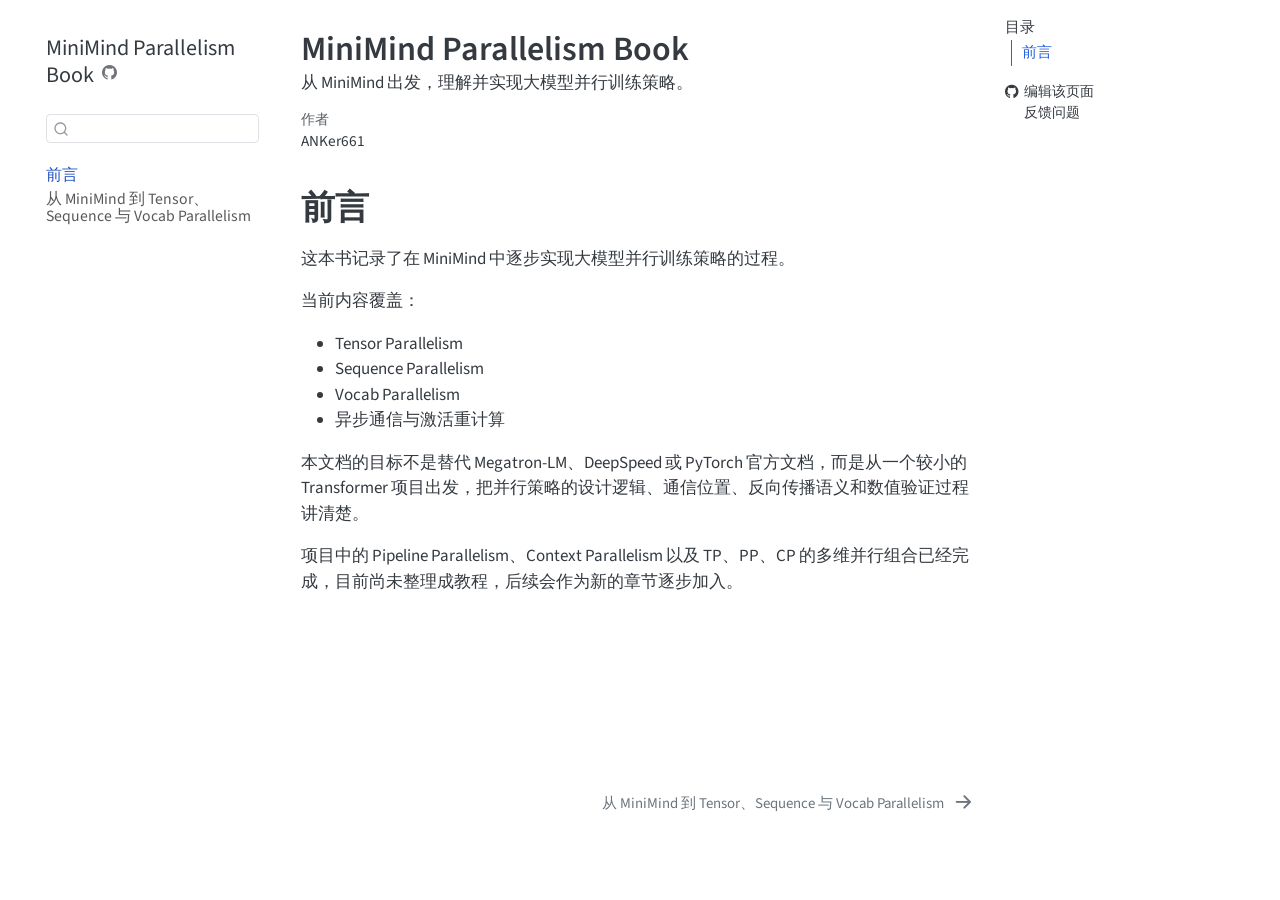
==== index.html @ f900cc7c "Built site for gh-pages" ====
<!DOCTYPE html>
<html xmlns="http://www.w3.org/1999/xhtml" lang="zh-Hans" xml:lang="zh-Hans"><head>

<meta charset="utf-8">
<meta name="generator" content="quarto-1.10.18">

<meta name="viewport" content="width=device-width, initial-scale=1.0, user-scalable=yes">

<meta name="author" content="ANKer661">
<meta name="description" content="从 MiniMind 出发，理解并实现大模型并行训练策略。">

<title>MiniMind Parallelism Book</title>
<style>
/* Default styles provided by pandoc.
** See https://pandoc.org/MANUAL.html#variables-for-html for config info.
*/
span.smallcaps{font-variant: small-caps;}
div.columns{display: flex; gap: 1.5em;}
div.column{flex: auto;}
@media screen {
div.columns{gap: min(4vw, 1.5em);}
div.column{overflow-x: auto;}
}
div.hanging-indent{margin-left: 1.5em; text-indent: -1.5em;}
ul.task-list{list-style: none;}
ul.task-list li input[type="checkbox"] {
  width: 0.8em;
  margin: 0 0.8em 0.2em -1em; /* quarto-specific, see https://github.com/quarto-dev/quarto-cli/issues/4556 */ 
  vertical-align: middle;
}
</style>


<script src="site_libs/quarto-nav/quarto-nav.js"></script>
<script src="site_libs/quarto-nav/headroom.min.js"></script>
<script src="site_libs/clipboard/clipboard.min.js"></script>
<script src="site_libs/quarto-search/autocomplete.umd.js"></script>
<script src="site_libs/quarto-search/fuse.min.js"></script>
<script src="site_libs/quarto-search/quarto-search.js"></script>
<meta name="quarto:offset" content="./">
<link href="./src/tensor_parallel.html" rel="next">
<script src="site_libs/quarto-html/quarto.js" type="module"></script>
<script src="site_libs/quarto-html/tabsets/tabsets.js" type="module"></script>
<script src="site_libs/quarto-html/popper.min.js"></script>
<script src="site_libs/quarto-html/tippy.umd.min.js"></script>
<script src="site_libs/quarto-html/anchor.min.js"></script>
<link href="site_libs/quarto-html/tippy.css" rel="stylesheet">
<link href="site_libs/quarto-html/quarto-syntax-highlighting-64a204ab8560d761af7679ceaba22944.css" rel="stylesheet" id="quarto-text-highlighting-styles">
<script src="site_libs/bootstrap/bootstrap.min.js"></script>
<link href="site_libs/bootstrap/bootstrap-icons.css" rel="stylesheet">
<link href="site_libs/bootstrap/bootstrap-e8d5af89a1f099882f037266c687133d.min.css" rel="stylesheet" append-hash="true" id="quarto-bootstrap" data-mode="light">
<script id="quarto-search-options" type="application/json">{
  "location": "sidebar",
  "copy-button": false,
  "collapse-after": 3,
  "panel-placement": "start",
  "type": "textbox",
  "limit": 50,
  "keyboard-shortcut": [
    "f",
    "/",
    "s"
  ],
  "show-item-context": false,
  "language": {
    "search-no-results-text": "没有结果",
    "search-matching-documents-text": "匹配的文档",
    "search-copy-link-title": "复制搜索链接",
    "search-hide-matches-text": "隐藏其它匹配结果",
    "search-more-match-text": "更多匹配结果",
    "search-more-matches-text": "更多匹配结果",
    "search-clear-button-title": "清除",
    "search-text-placeholder": "",
    "search-detached-cancel-button-title": "取消",
    "search-submit-button-title": "提交",
    "search-label": "搜索"
  }
}</script>


<link rel="stylesheet" href="styles.css">
</head>

<body class="nav-sidebar floating quarto-light">

<div id="quarto-search-results"></div>
  <header id="quarto-header" class="headroom fixed-top">
  <nav class="quarto-secondary-nav">
    <div class="container-fluid d-flex">
      <button type="button" class="quarto-btn-toggle btn" data-bs-toggle="collapse" role="button" data-bs-target=".quarto-sidebar-collapse-item" aria-controls="quarto-sidebar" aria-expanded="false" aria-label="展开或折叠侧边栏导航" onclick="if (window.quartoToggleHeadroom) { window.quartoToggleHeadroom(); }">
        <i class="bi bi-layout-text-sidebar-reverse"></i>
      </button>
        <nav class="quarto-page-breadcrumbs" aria-label="breadcrumb"><ol class="breadcrumb"><li class="breadcrumb-item"><a href="./index.html"><span class="chapter-title">前言</span></a></li></ol></nav>
        <a class="flex-grow-1" role="navigation" data-bs-toggle="collapse" data-bs-target=".quarto-sidebar-collapse-item" aria-controls="quarto-sidebar" aria-expanded="false" aria-label="展开或折叠侧边栏导航" onclick="if (window.quartoToggleHeadroom) { window.quartoToggleHeadroom(); }">      
        </a>
      <button type="button" class="btn quarto-search-button" aria-label="搜索" onclick="window.quartoOpenSearch();">
        <i class="bi bi-search"></i>
      </button>
    </div>
  </nav>
</header>
<!-- content -->
<div id="quarto-content" class="quarto-container page-columns page-rows-contents page-layout-article">
<!-- sidebar -->
  <nav id="quarto-sidebar" class="sidebar collapse collapse-horizontal quarto-sidebar-collapse-item sidebar-navigation floating overflow-auto">
    <div class="pt-lg-2 mt-2 text-left sidebar-header">
    <div class="sidebar-title mb-0 py-0">
      <a href="./">MiniMind Parallelism Book</a> 
        <div class="sidebar-tools-main">
    <a href="https://github.com/ANKer661/minimind-tron/tree/main/book/" title="源代码" class="quarto-navigation-tool px-1" aria-label="源代码"><i class="bi bi-github"></i></a>
</div>
    </div>
      </div>
        <div class="mt-2 flex-shrink-0 align-items-center">
        <div class="sidebar-search">
        <div id="quarto-search" class="" title="搜索"></div>
        </div>
        </div>
    <div class="sidebar-menu-container"> 
    <ul class="list-unstyled mt-1">
        <li class="sidebar-item">
  <div class="sidebar-item-container"> 
  <a href="./index.html" class="sidebar-item-text sidebar-link active"><span class="chapter-title">前言</span></a>
  </div>
</li>
        <li class="sidebar-item">
  <div class="sidebar-item-container"> 
  <a href="./src/tensor_parallel.html" class="sidebar-item-text sidebar-link"><span class="chapter-title">从 MiniMind 到 Tensor、Sequence 与 Vocab Parallelism</span></a>
  </div>
</li>
    </ul>
    </div>
</nav>
<div id="quarto-sidebar-glass" class="quarto-sidebar-collapse-item" data-bs-toggle="collapse" data-bs-target=".quarto-sidebar-collapse-item"></div>
<!-- margin-sidebar -->
    <div id="quarto-margin-sidebar" class="sidebar margin-sidebar">
        <nav id="TOC" role="doc-toc" class="toc-active">
    <h2 id="toc-title">目录</h2>
   
  <ul>
  <li><a href="#前言" id="toc-前言" class="nav-link active" data-scroll-target="#前言">前言</a></li>
  </ul>
<div class="toc-actions"><ul><li><a href="https://github.com/ANKer661/minimind-tron/edit/main/book/index.qmd" class="toc-action"><i class="bi bi-github"></i>编辑该页面</a></li><li><a href="https://github.com/ANKer661/minimind-tron/issues/new" class="toc-action"><i class="bi empty"></i>反馈问题</a></li></ul></div></nav>
    </div>
<!-- main -->
<main class="content" id="quarto-document-content">

<header id="title-block-header" class="quarto-title-block default">
<div class="quarto-title">
<h1 class="title">MiniMind Parallelism Book</h1>
</div>

<div>
  <div class="description">
    从 MiniMind 出发，理解并实现大模型并行训练策略。
  </div>
</div>


<div class="quarto-title-meta">

    <div>
    <div class="quarto-title-meta-heading">作者</div>
    <div class="quarto-title-meta-contents">
             <p>ANKer661 </p>
          </div>
  </div>
    
  
    
  </div>
  


</header>


<section id="前言" class="level1">
<h1>前言</h1>
<p>这本书记录了在 MiniMind 中逐步实现大模型并行训练策略的过程。</p>
<p>当前内容覆盖：</p>
<ul>
<li>Tensor Parallelism</li>
<li>Sequence Parallelism</li>
<li>Vocab Parallelism</li>
<li>异步通信与激活重计算</li>
</ul>
<p>本文档的目标不是替代 Megatron-LM、DeepSpeed 或 PyTorch 官方文档，而是从一个较小的 Transformer 项目出发，把并行策略的设计逻辑、通信位置、反向传播语义和数值验证过程讲清楚。</p>
<p>项目中的 Pipeline Parallelism、Context Parallelism 以及 TP、PP、CP 的多维并行组合已经完成，目前尚未整理成教程，后续会作为新的章节逐步加入。</p>


</section>

</main> <!-- /main -->
<script id="quarto-html-after-body" type="application/javascript">
  window.document.addEventListener("DOMContentLoaded", function (event) {
    const icon = "";
    const anchorJS = new window.AnchorJS();
    anchorJS.options = {
      placement: 'right',
      icon: icon
    };
    anchorJS.add('.anchored');
    const isCodeAnnotation = (el) => {
      for (const clz of el.classList) {
        if (clz.startsWith('code-annotation-')) {                     
          return true;
        }
      }
      return false;
    }
    const onCopySuccess = function(e) {
      // button target
      const button = e.trigger;
      // don't keep focus
      button.blur();
      // flash "checked"
      button.classList.add('code-copy-button-checked');
      var currentTitle = button.getAttribute("title");
      button.setAttribute("title", "已复制");
      let tooltip;
      if (window.bootstrap) {
        button.setAttribute("data-bs-toggle", "tooltip");
        button.setAttribute("data-bs-placement", "left");
        button.setAttribute("data-bs-title", "已复制");
        tooltip = new bootstrap.Tooltip(button, 
          { trigger: "manual", 
            customClass: "code-copy-button-tooltip",
            offset: [0, -8]});
        tooltip.show();    
      }
      setTimeout(function() {
        if (tooltip) {
          tooltip.hide();
          button.removeAttribute("data-bs-title");
          button.removeAttribute("data-bs-toggle");
          button.removeAttribute("data-bs-placement");
        }
        button.setAttribute("title", currentTitle);
        button.classList.remove('code-copy-button-checked');
      }, 1000);
      // clear code selection
      e.clearSelection();
    }
    const getTextToCopy = function(trigger) {
      const outerScaffold = trigger.parentElement.cloneNode(true);
      const codeEl = outerScaffold.querySelector('code');
      for (const childEl of codeEl.children) {
        if (isCodeAnnotation(childEl)) {
          childEl.remove();
        }
      }
      return codeEl.innerText;
    }
    const clipboard = new window.ClipboardJS('.code-copy-button:not([data-in-quarto-modal])', {
      text: getTextToCopy
    });
    clipboard.on('success', onCopySuccess);
    if (window.document.getElementById('quarto-embedded-source-code-modal')) {
      const clipboardModal = new window.ClipboardJS('.code-copy-button[data-in-quarto-modal]', {
        text: getTextToCopy,
        container: window.document.getElementById('quarto-embedded-source-code-modal')
      });
      clipboardModal.on('success', onCopySuccess);
    }
      var localhostRegex = new RegExp(/^(?:http|https):\/\/localhost\:?[0-9]*\//);
      var mailtoRegex = new RegExp(/^mailto:/);
        var filterRegex = new RegExp('/' + window.location.host + '/');
      var isInternal = (href) => {
          return filterRegex.test(href) || localhostRegex.test(href) || mailtoRegex.test(href);
      }
      // Inspect non-navigation links and adorn them if external
     var links = window.document.querySelectorAll('a[href]:not(.nav-link):not(.navbar-brand):not(.toc-action):not(.sidebar-link):not(.sidebar-item-toggle):not(.pagination-link):not(.no-external):not([aria-hidden]):not(.dropdown-item):not(.quarto-navigation-tool):not(.about-link)');
      for (var i=0; i<links.length; i++) {
        const link = links[i];
        if (!isInternal(link.href)) {
          // undo the damage that might have been done by quarto-nav.js in the case of
          // links that we want to consider external
          if (link.dataset.originalHref !== undefined) {
            link.href = link.dataset.originalHref;
          }
        }
      }
    function tippyHover(el, contentFn, onTriggerFn, onUntriggerFn) {
      const config = {
        allowHTML: true,
        maxWidth: 500,
        delay: 100,
        arrow: false,
        appendTo: function(el) {
            return el.parentElement;
        },
        interactive: true,
        interactiveBorder: 10,
        theme: 'quarto',
        placement: 'bottom-start',
      };
      if (contentFn) {
        config.content = contentFn;
      }
      if (onTriggerFn) {
        config.onTrigger = onTriggerFn;
      }
      if (onUntriggerFn) {
        config.onUntrigger = onUntriggerFn;
      }
      window.tippy(el, config); 
    }
    const noterefs = window.document.querySelectorAll('a[role="doc-noteref"]');
    for (var i=0; i<noterefs.length; i++) {
      const ref = noterefs[i];
      tippyHover(ref, function() {
        // use id or data attribute instead here
        let href = ref.getAttribute('data-footnote-href') || ref.getAttribute('href');
        try { href = new URL(href).hash; } catch {}
        const id = href.replace(/^#\/?/, "");
        const note = window.document.getElementById(id);
        if (note) {
          return note.innerHTML;
        } else {
          return "";
        }
      });
    }
    const xrefs = window.document.querySelectorAll('a.quarto-xref');
    const processXRef = (id, note) => {
      // Strip column container classes
      const stripColumnClz = (el) => {
        el.classList.remove("page-full", "page-columns");
        if (el.children) {
          for (const child of el.children) {
            stripColumnClz(child);
          }
        }
      }
      stripColumnClz(note)
      if (id === null || id.startsWith('sec-')) {
        // Special case sections, only their first couple elements
        const container = document.createElement("div");
        if (note.children && note.children.length > 2) {
          container.appendChild(note.children[0].cloneNode(true));
          for (let i = 1; i < note.children.length; i++) {
            const child = note.children[i];
            if (child.tagName === "P" && child.innerText === "") {
              continue;
            } else {
              container.appendChild(child.cloneNode(true));
              break;
            }
          }
          if (window.Quarto?.typesetMath) {
            window.Quarto.typesetMath(container);
          }
          return container.innerHTML
        } else {
          if (window.Quarto?.typesetMath) {
            window.Quarto.typesetMath(note);
          }
          return note.innerHTML;
        }
      } else {
        // Remove any anchor links if they are present
        const anchorLink = note.querySelector('a.anchorjs-link');
        if (anchorLink) {
          anchorLink.remove();
        }
        if (window.Quarto?.typesetMath) {
          window.Quarto.typesetMath(note);
        }
        if (note.classList.contains("callout")) {
          return note.outerHTML;
        } else {
          return note.innerHTML;
        }
      }
    }
    for (var i=0; i<xrefs.length; i++) {
      const xref = xrefs[i];
      tippyHover(xref, undefined, function(instance) {
        instance.disable();
        let url = xref.getAttribute('href');
        let hash = undefined; 
        if (url.startsWith('#')) {
          hash = url;
        } else {
          try { hash = new URL(url).hash; } catch {}
        }
        if (hash) {
          const id = hash.replace(/^#\/?/, "");
          const note = window.document.getElementById(id);
          if (note !== null) {
            try {
              const html = processXRef(id, note.cloneNode(true));
              instance.setContent(html);
            } finally {
              instance.enable();
              instance.show();
            }
          } else {
            // See if we can fetch this
            fetch(url.split('#')[0])
            .then(res => res.text())
            .then(html => {
              const parser = new DOMParser();
              const htmlDoc = parser.parseFromString(html, "text/html");
              const note = htmlDoc.getElementById(id);
              if (note !== null) {
                const html = processXRef(id, note);
                instance.setContent(html);
              } 
            }).finally(() => {
              instance.enable();
              instance.show();
            });
          }
        } else {
          // See if we can fetch a full url (with no hash to target)
          // This is a special case and we should probably do some content thinning / targeting
          fetch(url)
          .then(res => res.text())
          .then(html => {
            const parser = new DOMParser();
            const htmlDoc = parser.parseFromString(html, "text/html");
            const note = htmlDoc.querySelector('main.content');
            if (note !== null) {
              // This should only happen for chapter cross references
              // (since there is no id in the URL)
              // remove the first header
              if (note.children.length > 0 && note.children[0].tagName === "HEADER") {
                note.children[0].remove();
              }
              const html = processXRef(null, note);
              instance.setContent(html);
            } 
          }).finally(() => {
            instance.enable();
            instance.show();
          });
        }
      }, function(instance) {
      });
    }
        let selectedAnnoteEl;
        const selectorForAnnotation = ( cell, annotation) => {
          let cellAttr = 'data-code-cell="' + cell + '"';
          let lineAttr = 'data-code-annotation="' +  annotation + '"';
          const selector = 'span[' + cellAttr + '][' + lineAttr + ']';
          return selector;
        }
        const selectCodeLines = (annoteEl) => {
          const doc = window.document;
          const targetCell = annoteEl.getAttribute("data-target-cell");
          const targetAnnotation = annoteEl.getAttribute("data-target-annotation");
          const annoteSpan = window.document.querySelector(selectorForAnnotation(targetCell, targetAnnotation));
          const lines = annoteSpan.getAttribute("data-code-lines").split(",");
          const lineIds = lines.map((line) => {
            return targetCell + "-" + line;
          })
          let top = null;
          let height = null;
          let parent = null;
          if (lineIds.length > 0) {
              //compute the position of the single el (top and bottom and make a div)
              const el = window.document.getElementById(lineIds[0]);
              top = el.offsetTop;
              height = el.offsetHeight;
              parent = el.parentElement.parentElement;
            if (lineIds.length > 1) {
              const lastEl = window.document.getElementById(lineIds[lineIds.length - 1]);
              const bottom = lastEl.offsetTop + lastEl.offsetHeight;
              height = bottom - top;
            }
            if (top !== null && height !== null && parent !== null) {
              // cook up a div (if necessary) and position it 
              let div = window.document.getElementById("code-annotation-line-highlight");
              if (div === null) {
                div = window.document.createElement("div");
                div.setAttribute("id", "code-annotation-line-highlight");
                div.style.position = 'absolute';
                parent.appendChild(div);
              }
              div.style.top = top - 2 + "px";
              div.style.height = height + 4 + "px";
              div.style.left = 0;
              let gutterDiv = window.document.getElementById("code-annotation-line-highlight-gutter");
              if (gutterDiv === null) {
                gutterDiv = window.document.createElement("div");
                gutterDiv.setAttribute("id", "code-annotation-line-highlight-gutter");
                gutterDiv.style.position = 'absolute';
                const codeCell = window.document.getElementById(targetCell);
                const gutter = codeCell.querySelector('.code-annotation-gutter');
                gutter.appendChild(gutterDiv);
              }
              gutterDiv.style.top = top - 2 + "px";
              gutterDiv.style.height = height + 4 + "px";
            }
            selectedAnnoteEl = annoteEl;
          }
        };
        const unselectCodeLines = () => {
          const elementsIds = ["code-annotation-line-highlight", "code-annotation-line-highlight-gutter"];
          elementsIds.forEach((elId) => {
            const div = window.document.getElementById(elId);
            if (div) {
              div.remove();
            }
          });
          selectedAnnoteEl = undefined;
        };
          // Handle positioning of the toggle
      window.addEventListener(
        "resize",
        throttle(() => {
          elRect = undefined;
          if (selectedAnnoteEl) {
            selectCodeLines(selectedAnnoteEl);
          }
        }, 10)
      );
      function throttle(fn, ms) {
      let throttle = false;
      let timer;
        return (...args) => {
          if(!throttle) { // first call gets through
              fn.apply(this, args);
              throttle = true;
          } else { // all the others get throttled
              if(timer) clearTimeout(timer); // cancel #2
              timer = setTimeout(() => {
                fn.apply(this, args);
                timer = throttle = false;
              }, ms);
          }
        };
      }
        // Attach click handler to the DT
        const annoteDls = window.document.querySelectorAll('dt[data-target-cell]');
        for (const annoteDlNode of annoteDls) {
          annoteDlNode.addEventListener('click', (event) => {
            const clickedEl = event.target;
            if (clickedEl !== selectedAnnoteEl) {
              unselectCodeLines();
              const activeEl = window.document.querySelector('dt[data-target-cell].code-annotation-active');
              if (activeEl) {
                activeEl.classList.remove('code-annotation-active');
              }
              selectCodeLines(clickedEl);
              clickedEl.classList.add('code-annotation-active');
            } else {
              // Unselect the line
              unselectCodeLines();
              clickedEl.classList.remove('code-annotation-active');
            }
          });
        }
    const findCites = (el) => {
      const parentEl = el.parentElement;
      if (parentEl) {
        const cites = parentEl.dataset.cites;
        if (cites) {
          return {
            el,
            cites: cites.split(' ')
          };
        } else {
          return findCites(el.parentElement)
        }
      } else {
        return undefined;
      }
    };
    var bibliorefs = window.document.querySelectorAll('a[role="doc-biblioref"]');
    for (var i=0; i<bibliorefs.length; i++) {
      const ref = bibliorefs[i];
      const citeInfo = findCites(ref);
      if (citeInfo) {
        tippyHover(citeInfo.el, function() {
          var popup = window.document.createElement('div');
          citeInfo.cites.forEach(function(cite) {
            var citeDiv = window.document.createElement('div');
            citeDiv.classList.add('hanging-indent');
            citeDiv.classList.add('csl-entry');
            var biblioDiv = window.document.getElementById('ref-' + cite);
            if (biblioDiv) {
              citeDiv.innerHTML = biblioDiv.innerHTML;
            }
            popup.appendChild(citeDiv);
          });
          return popup.innerHTML;
        });
      }
    }
  });
  </script>
<nav class="page-navigation">
  <div class="nav-page nav-page-previous">
  </div>
  <div class="nav-page nav-page-next">
      <a href="./src/tensor_parallel.html" class="pagination-link" aria-label="从 MiniMind 到 Tensor、Sequence 与 Vocab Parallelism">
        <span class="nav-page-text"><span class="chapter-title">从 MiniMind 到 Tensor、Sequence 与 Vocab Parallelism</span></span> <i class="bi bi-arrow-right-short"></i>
      </a>
  </div>
</nav>
</div> <!-- /content -->




<footer class="footer"><div class="nav-footer"><div class="nav-footer-center"><div class="toc-actions d-sm-block d-md-none"><ul><li><a href="https://github.com/ANKer661/minimind-tron/edit/main/book/index.qmd" class="toc-action"><i class="bi bi-github"></i>编辑该页面</a></li><li><a href="https://github.com/ANKer661/minimind-tron/issues/new" class="toc-action"><i class="bi empty"></i>反馈问题</a></li></ul></div></div></div></footer></body></html>
---- site_libs/quarto-html/tippy.css ----
.tippy-box[data-animation=fade][data-state=hidden]{opacity:0}[data-tippy-root]{max-width:calc(100vw - 10px)}.tippy-box{position:relative;background-color:#333;color:#fff;border-radius:4px;font-size:14px;line-height:1.4;white-space:normal;outline:0;transition-property:transform,visibility,opacity}.tippy-box[data-placement^=top]>.tippy-arrow{bottom:0}.tippy-box[data-placement^=top]>.tippy-arrow:before{bottom:-7px;left:0;border-width:8px 8px 0;border-top-color:initial;transform-origin:center top}.tippy-box[data-placement^=bottom]>.tippy-arrow{top:0}.tippy-box[data-placement^=bottom]>.tippy-arrow:before{top:-7px;left:0;border-width:0 8px 8px;border-bottom-color:initial;transform-origin:center bottom}.tippy-box[data-placement^=left]>.tippy-arrow{right:0}.tippy-box[data-placement^=left]>.tippy-arrow:before{border-width:8px 0 8px 8px;border-left-color:initial;right:-7px;transform-origin:center left}.tippy-box[data-placement^=right]>.tippy-arrow{left:0}.tippy-box[data-placement^=right]>.tippy-arrow:before{left:-7px;border-width:8px 8px 8px 0;border-right-color:initial;transform-origin:center right}.tippy-box[data-inertia][data-state=visible]{transition-timing-function:cubic-bezier(.54,1.5,.38,1.11)}.tippy-arrow{width:16px;height:16px;color:#333}.tippy-arrow:before{content:"";position:absolute;border-color:transparent;border-style:solid}.tippy-content{position:relative;padding:5px 9px;z-index:1}
---- styles.css ----
/* Keep Mermaid rank/subgraph containers light enough for their labels to read clearly. */
svg.mermaid-js .cluster rect {
  fill: #f8fafc !important;
  stroke: #94a3b8 !important;
}

svg.mermaid-js .cluster-label text,
svg.mermaid-js .cluster-label span {
  fill: #334155 !important;
  color: #334155 !important;
}
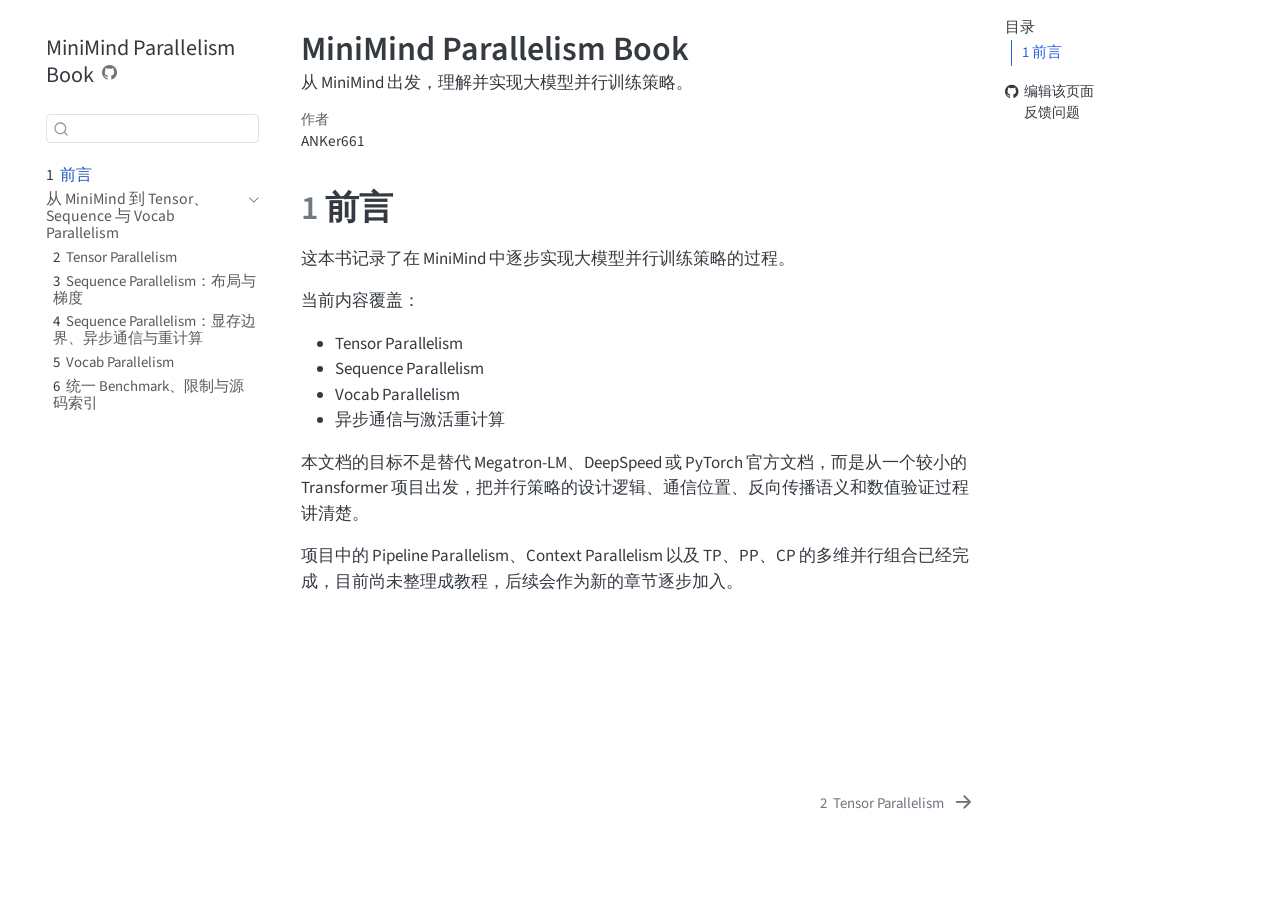
==== commit 976b29ba: "Built site for gh-pages" ====
--- a/index.html
+++ b/index.html
@@ -90,7 +90,7 @@
       <button type="button" class="quarto-btn-toggle btn" data-bs-toggle="collapse" role="button" data-bs-target=".quarto-sidebar-collapse-item" aria-controls="quarto-sidebar" aria-expanded="false" aria-label="展开或折叠侧边栏导航" onclick="if (window.quartoToggleHeadroom) { window.quartoToggleHeadroom(); }">
         <i class="bi bi-layout-text-sidebar-reverse"></i>
       </button>
-        <nav class="quarto-page-breadcrumbs" aria-label="breadcrumb"><ol class="breadcrumb"><li class="breadcrumb-item"><a href="./index.html"><span class="chapter-title">前言</span></a></li></ol></nav>
+        <nav class="quarto-page-breadcrumbs" aria-label="breadcrumb"><ol class="breadcrumb"><li class="breadcrumb-item"><a href="./index.html"><span class="chapter-number">1</span>&nbsp; <span class="chapter-title">前言</span></a></li></ol></nav>
         <a class="flex-grow-1" role="navigation" data-bs-toggle="collapse" data-bs-target=".quarto-sidebar-collapse-item" aria-controls="quarto-sidebar" aria-expanded="false" aria-label="展开或折叠侧边栏导航" onclick="if (window.quartoToggleHeadroom) { window.quartoToggleHeadroom(); }">      
         </a>
       <button type="button" class="btn quarto-search-button" aria-label="搜索" onclick="window.quartoOpenSearch();">
@@ -120,14 +120,51 @@
     <ul class="list-unstyled mt-1">
         <li class="sidebar-item">
   <div class="sidebar-item-container"> 
-  <a href="./index.html" class="sidebar-item-text sidebar-link active"><span class="chapter-title">前言</span></a>
+  <a href="./index.html" class="sidebar-item-text sidebar-link active">
+ <span class="menu-text"><span class="chapter-number">1</span>&nbsp; <span class="chapter-title">前言</span></span></a>
   </div>
 </li>
-        <li class="sidebar-item">
+        <li class="sidebar-item sidebar-item-section">
+      <div class="sidebar-item-container"> 
+            <a class="sidebar-item-text sidebar-link text-start" data-bs-toggle="collapse" data-bs-target="#quarto-sidebar-section-1" role="navigation" aria-expanded="true">
+ <span class="menu-text">从 MiniMind 到 Tensor、Sequence 与 Vocab Parallelism</span></a>
+          <a class="sidebar-item-toggle text-start" data-bs-toggle="collapse" data-bs-target="#quarto-sidebar-section-1" role="navigation" aria-expanded="true" aria-label="展开或折叠此栏">
+            <i class="bi bi-chevron-right ms-2"></i>
+          </a> 
+      </div>
+      <ul id="quarto-sidebar-section-1" class="collapse list-unstyled sidebar-section depth1 show">  
+          <li class="sidebar-item">
   <div class="sidebar-item-container"> 
-  <a href="./src/tensor_parallel.html" class="sidebar-item-text sidebar-link"><span class="chapter-title">从 MiniMind 到 Tensor、Sequence 与 Vocab Parallelism</span></a>
+  <a href="./src/tensor_parallel.html" class="sidebar-item-text sidebar-link">
+ <span class="menu-text"><span class="chapter-number">2</span>&nbsp; <span class="chapter-title">Tensor Parallelism</span></span></a>
   </div>
 </li>
+          <li class="sidebar-item">
+  <div class="sidebar-item-container"> 
+  <a href="./src/sequence_parallel.html" class="sidebar-item-text sidebar-link">
+ <span class="menu-text"><span class="chapter-number">3</span>&nbsp; <span class="chapter-title">Sequence Parallelism：布局与梯度</span></span></a>
+  </div>
+</li>
+          <li class="sidebar-item">
+  <div class="sidebar-item-container"> 
+  <a href="./src/sequence_parallel_optimization.html" class="sidebar-item-text sidebar-link">
+ <span class="menu-text"><span class="chapter-number">4</span>&nbsp; <span class="chapter-title">Sequence Parallelism：显存边界、异步通信与重计算</span></span></a>
+  </div>
+</li>
+          <li class="sidebar-item">
+  <div class="sidebar-item-container"> 
+  <a href="./src/vocab_parallel.html" class="sidebar-item-text sidebar-link">
+ <span class="menu-text"><span class="chapter-number">5</span>&nbsp; <span class="chapter-title">Vocab Parallelism</span></span></a>
+  </div>
+</li>
+          <li class="sidebar-item">
+  <div class="sidebar-item-container"> 
+  <a href="./src/unified_benchmark.html" class="sidebar-item-text sidebar-link">
+ <span class="menu-text"><span class="chapter-number">6</span>&nbsp; <span class="chapter-title">统一 Benchmark、限制与源码索引</span></span></a>
+  </div>
+</li>
+      </ul>
+  </li>
     </ul>
     </div>
 </nav>
@@ -138,7 +175,7 @@
     <h2 id="toc-title">目录</h2>
    
   <ul>
-  <li><a href="#前言" id="toc-前言" class="nav-link active" data-scroll-target="#前言">前言</a></li>
+  <li><a href="#前言" id="toc-前言" class="nav-link active" data-scroll-target="#前言"><span class="header-section-number">1</span> 前言</a></li>
   </ul>
 <div class="toc-actions"><ul><li><a href="https://github.com/ANKer661/minimind-tron/edit/main/book/index.qmd" class="toc-action"><i class="bi bi-github"></i>编辑该页面</a></li><li><a href="https://github.com/ANKer661/minimind-tron/issues/new" class="toc-action"><i class="bi empty"></i>反馈问题</a></li></ul></div></nav>
     </div>
@@ -175,8 +212,8 @@
 </header>
 
 
-<section id="前言" class="level1">
-<h1>前言</h1>
+<section id="前言" class="level1" data-number="1">
+<h1 data-number="1"><span class="header-section-number">1</span> 前言</h1>
 <p>这本书记录了在 MiniMind 中逐步实现大模型并行训练策略的过程。</p>
 <p>当前内容覆盖：</p>
 <ul>
@@ -596,8 +633,8 @@
   <div class="nav-page nav-page-previous">
   </div>
   <div class="nav-page nav-page-next">
-      <a href="./src/tensor_parallel.html" class="pagination-link" aria-label="从 MiniMind 到 Tensor、Sequence 与 Vocab Parallelism">
-        <span class="nav-page-text"><span class="chapter-title">从 MiniMind 到 Tensor、Sequence 与 Vocab Parallelism</span></span> <i class="bi bi-arrow-right-short"></i>
+      <a href="./src/tensor_parallel.html" class="pagination-link" aria-label="Tensor Parallelism">
+        <span class="nav-page-text"><span class="chapter-number">2</span>&nbsp; <span class="chapter-title">Tensor Parallelism</span></span> <i class="bi bi-arrow-right-short"></i>
       </a>
   </div>
 </nav>
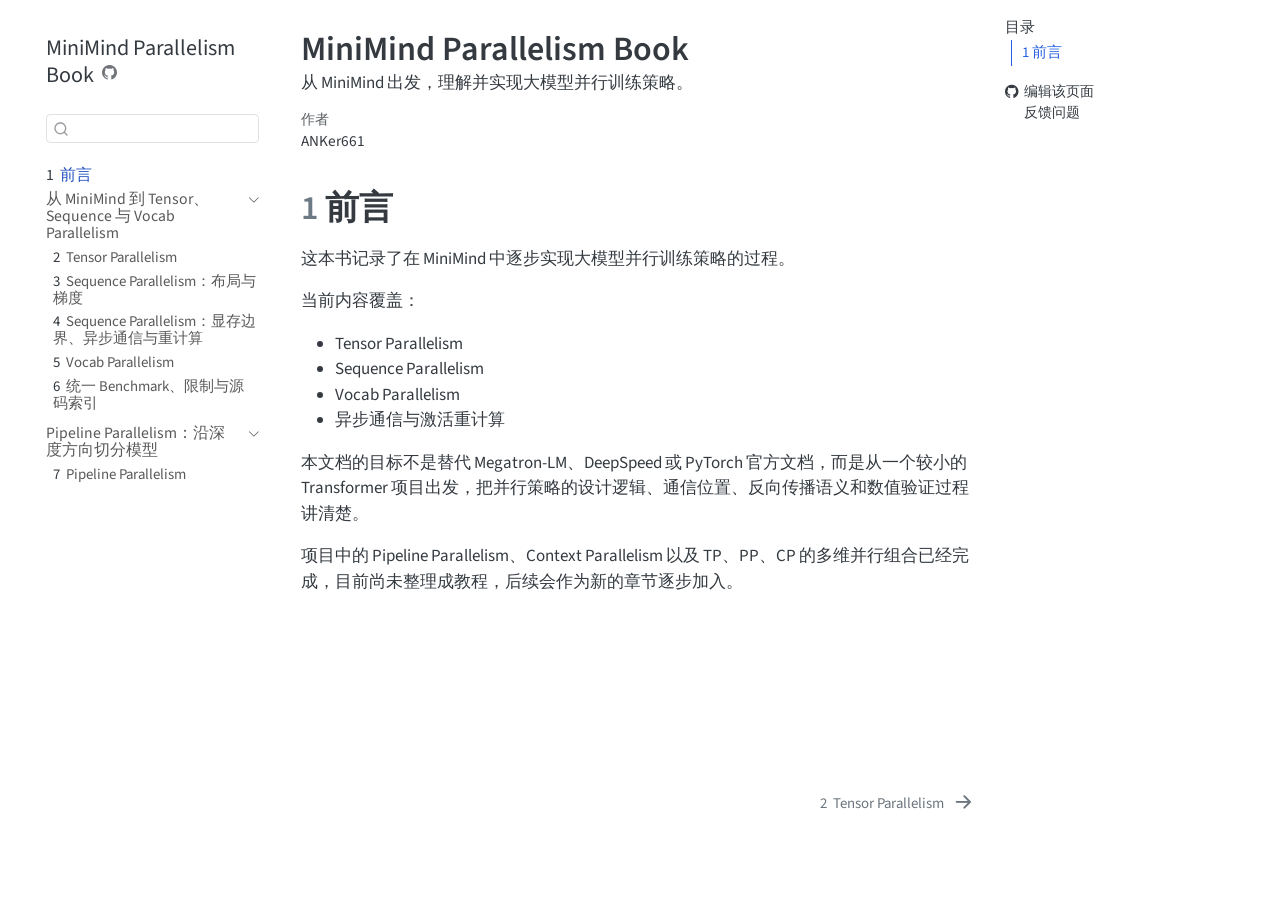
==== commit 8258bb22: "Built site for gh-pages" ====
--- a/index.html
+++ b/index.html
@@ -45,10 +45,10 @@
 <script src="site_libs/quarto-html/tippy.umd.min.js"></script>
 <script src="site_libs/quarto-html/anchor.min.js"></script>
 <link href="site_libs/quarto-html/tippy.css" rel="stylesheet">
-<link href="site_libs/quarto-html/quarto-syntax-highlighting-64a204ab8560d761af7679ceaba22944.css" rel="stylesheet" id="quarto-text-highlighting-styles">
+<link href="site_libs/quarto-html/quarto-syntax-highlighting-eec68b17241c1efd3eae2de50d816e3e.css" rel="stylesheet" id="quarto-text-highlighting-styles">
 <script src="site_libs/bootstrap/bootstrap.min.js"></script>
 <link href="site_libs/bootstrap/bootstrap-icons.css" rel="stylesheet">
-<link href="site_libs/bootstrap/bootstrap-e8d5af89a1f099882f037266c687133d.min.css" rel="stylesheet" append-hash="true" id="quarto-bootstrap" data-mode="light">
+<link href="site_libs/bootstrap/bootstrap-42475cc871a164018e18d65480d471d9.min.css" rel="stylesheet" append-hash="true" id="quarto-bootstrap" data-mode="light">
 <script id="quarto-search-options" type="application/json">{
   "location": "sidebar",
   "copy-button": false,
@@ -161,6 +161,23 @@
   <div class="sidebar-item-container"> 
   <a href="./src/unified_benchmark.html" class="sidebar-item-text sidebar-link">
  <span class="menu-text"><span class="chapter-number">6</span>&nbsp; <span class="chapter-title">统一 Benchmark、限制与源码索引</span></span></a>
+  </div>
+</li>
+      </ul>
+  </li>
+        <li class="sidebar-item sidebar-item-section">
+      <div class="sidebar-item-container"> 
+            <a class="sidebar-item-text sidebar-link text-start" data-bs-toggle="collapse" data-bs-target="#quarto-sidebar-section-2" role="navigation" aria-expanded="true">
+ <span class="menu-text">Pipeline Parallelism：沿深度方向切分模型</span></a>
+          <a class="sidebar-item-toggle text-start" data-bs-toggle="collapse" data-bs-target="#quarto-sidebar-section-2" role="navigation" aria-expanded="true" aria-label="展开或折叠此栏">
+            <i class="bi bi-chevron-right ms-2"></i>
+          </a> 
+      </div>
+      <ul id="quarto-sidebar-section-2" class="collapse list-unstyled sidebar-section depth1 show">  
+          <li class="sidebar-item">
+  <div class="sidebar-item-container"> 
+  <a href="./src/pipeline_parallel.html" class="sidebar-item-text sidebar-link">
+ <span class="menu-text"><span class="chapter-number">7</span>&nbsp; <span class="chapter-title">Pipeline Parallelism</span></span></a>
   </div>
 </li>
       </ul>
@@ -629,6 +646,35 @@
     }
   });
   </script>
+<input type="hidden" id="giscus-base-theme" value="light">
+<input type="hidden" id="giscus-alt-theme" value="light">
+<script>
+  function loadGiscus() {
+    // Function to get the theme based on body class
+    const getTheme = () => {
+      let baseTheme = document.getElementById('giscus-base-theme').value;
+      let altTheme = document.getElementById('giscus-alt-theme').value;
+      return document.body.classList.contains('quarto-dark') ? altTheme : baseTheme;
+    };
+    const script = document.createElement("script");
+    script.src = "https://giscus.app/client.js";
+    script.async = true;
+    script.dataset.repo = "ANKer661/minimind-tron";
+    script.dataset.repoId = "R_kgDOSsJaIA";
+    script.dataset.category = "Announcements";
+    script.dataset.categoryId = "DIC_kwDOSsJaIM4DC1Es";
+    script.dataset.mapping = "pathname";
+    script.dataset.reactionsEnabled = "1";
+    script.dataset.emitMetadata = "0";
+    script.dataset.inputPosition = "top";
+    script.dataset.theme = getTheme();
+    script.dataset.lang = "zh-CN";
+    script.crossOrigin = "anonymous";
+    // Append the script to the desired div instead of at the end of the body
+    document.getElementById("quarto-content").appendChild(script);
+  }
+  loadGiscus();
+</script>
 <nav class="page-navigation">
   <div class="nav-page nav-page-previous">
   </div>
--- a/site_libs/quarto-html/quarto-syntax-highlighting-eec68b17241c1efd3eae2de50d816e3e.css
+++ b/site_libs/quarto-html/quarto-syntax-highlighting-eec68b17241c1efd3eae2de50d816e3e.css
@@ -0,0 +1,214 @@
+/* quarto syntax highlight colors */
+:root {
+  --quarto-hl-al-color: #95da4c;
+  --quarto-hl-an-color: #50a14f;
+  --quarto-hl-at-color: #a626a4;
+  --quarto-hl-bn-color: #986801;
+  --quarto-hl-bu-color: #a626a4;
+  --quarto-hl-ch-color: #50a14f;
+  --quarto-hl-co-color: #a0a1a7;
+  --quarto-hl-cv-color: #e45649;
+  --quarto-hl-cn-color: #986801;
+  --quarto-hl-cf-color: #a626a4;
+  --quarto-hl-dt-color: #a626a4;
+  --quarto-hl-dv-color: #986801;
+  --quarto-hl-do-color: #e45649;
+  --quarto-hl-er-color: #f44747;
+  --quarto-hl-ex-color: #4078f2;
+  --quarto-hl-fl-color: #986801;
+  --quarto-hl-fu-color: #4078f2;
+  --quarto-hl-im-color: #50a14f;
+  --quarto-hl-in-color: #c45b00;
+  --quarto-hl-kw-color: #a626a4;
+  --quarto-hl-op-color: #a626a4;
+  --quarto-hl-pp-color: #a626a4;
+  --quarto-hl-re-color: #2980b9;
+  --quarto-hl-sc-color: #0184bc;
+  --quarto-hl-ss-color: #da4453;
+  --quarto-hl-st-color: #50a14f;
+  --quarto-hl-va-color: #e45649;
+  --quarto-hl-vs-color: #da4453;
+  --quarto-hl-wa-color: #da4453;
+}
+
+/* other quarto variables */
+:root {
+  --quarto-font-monospace: SFMono-Regular, Menlo, Monaco, Consolas, "Liberation Mono", "Courier New", monospace;
+}
+
+/* syntax highlight based on Pandoc's rules */
+pre > code.sourceCode > span {
+  color: #383a42;
+}
+
+code.sourceCode > span {
+  color: #383a42;
+}
+
+div.sourceCode,
+div.sourceCode pre.sourceCode {
+  color: #383a42;
+}
+
+/* Normal */
+code span {
+  color: #383a42;
+}
+
+/* Alert */
+code span.al {
+  background-color: #4d1f24;
+  font-weight: bold;
+  color: #95da4c;
+}
+
+/* Annotation */
+code span.an {
+  color: #50a14f;
+}
+
+/* Attribute */
+code span.at {
+  color: #a626a4;
+}
+
+/* BaseN */
+code span.bn {
+  color: #986801;
+}
+
+/* BuiltIn */
+code span.bu {
+  color: #a626a4;
+}
+
+/* ControlFlow */
+code span.cf {
+  color: #a626a4;
+}
+
+/* Char */
+code span.ch {
+  color: #50a14f;
+}
+
+/* Constant */
+code span.cn {
+  color: #986801;
+}
+
+/* Comment */
+code span.co {
+  font-style: italic;
+  color: #a0a1a7;
+}
+
+/* CommentVar */
+code span.cv {
+  font-style: italic;
+  color: #e45649;
+}
+
+/* Documentation */
+code span.do {
+  color: #e45649;
+}
+
+/* DataType */
+code span.dt {
+  color: #a626a4;
+}
+
+/* DecVal */
+code span.dv {
+  color: #986801;
+}
+
+/* Error */
+code span.er {
+  color: #f44747;
+  text-decoration: underline;
+}
+
+/* Extension */
+code span.ex {
+  font-weight: bold;
+  color: #4078f2;
+}
+
+/* Float */
+code span.fl {
+  color: #986801;
+}
+
+/* Function */
+code span.fu {
+  color: #4078f2;
+}
+
+/* Import */
+code span.im {
+  color: #50a14f;
+}
+
+/* Information */
+code span.in {
+  color: #c45b00;
+}
+
+/* Keyword */
+code span.kw {
+  color: #a626a4;
+}
+
+/* Operator */
+code span.op {
+  color: #a626a4;
+}
+
+/* Preprocessor */
+code span.pp {
+  color: #a626a4;
+}
+
+/* RegionMarker */
+code span.re {
+  background-color: #153042;
+  color: #2980b9;
+}
+
+/* SpecialChar */
+code span.sc {
+  color: #0184bc;
+}
+
+/* SpecialString */
+code span.ss {
+  color: #da4453;
+}
+
+/* String */
+code span.st {
+  color: #50a14f;
+}
+
+/* Variable */
+code span.va {
+  color: #e45649;
+}
+
+/* VerbatimString */
+code span.vs {
+  color: #da4453;
+}
+
+/* Warning */
+code span.wa {
+  color: #da4453;
+}
+
+.prevent-inlining {
+  content: "</";
+}
+
+/*# sourceMappingURL=02661fbacfa289bc94e36756b94767a8.css.map */
--- a/styles.css
+++ b/styles.css
@@ -9,3 +9,104 @@
   fill: #334155 !important;
   color: #334155 !important;
 }
+
+.pp-single-batch-timeline {
+  margin: 0.75rem 0 1.5rem;
+  color: var(--bs-body-color, #212529);
+}
+
+.pp-single-batch-legend {
+  display: flex;
+  flex-wrap: wrap;
+  gap: 0.9rem;
+  align-items: center;
+  margin-bottom: 0.55rem;
+  font-size: 0.84rem;
+  color: var(--bs-secondary-color, #5c636a);
+}
+
+.pp-single-batch-mark {
+  display: inline-block;
+  width: 0.8rem;
+  height: 0.8rem;
+  margin-right: 0.25rem;
+  border-radius: 0.18rem;
+  vertical-align: -0.08rem;
+}
+
+.pp-single-batch-mark.forward,
+.pp-single-batch-operation.forward {
+  background: #1971c2;
+}
+
+.pp-single-batch-mark.backward,
+.pp-single-batch-operation.backward {
+  background: #2b8a3e;
+}
+
+.pp-single-batch-mark.wait,
+.pp-single-batch-lane {
+  background: var(--bs-tertiary-bg, #f1f3f5);
+  border: 1px solid var(--bs-border-color, #dee2e6);
+}
+
+.pp-single-batch-scroll {
+  overflow-x: auto;
+  padding-bottom: 0.35rem;
+}
+
+.pp-single-batch-grid {
+  display: grid;
+  grid-template-columns: 5.4rem repeat(12, minmax(2.55rem, 1fr));
+  grid-template-rows: auto repeat(4, 3.05rem);
+  gap: 0.3rem;
+  min-width: 48rem;
+  align-items: stretch;
+}
+
+.pp-single-batch-time {
+  align-self: end;
+  padding-bottom: 0.1rem;
+  text-align: center;
+  font-size: 0.72rem;
+  color: var(--bs-secondary-color, #6c757d);
+  font-variant-numeric: tabular-nums;
+}
+
+.pp-single-batch-stage {
+  grid-column: 1;
+  display: flex;
+  align-items: center;
+  padding-right: 0.35rem;
+  font-size: 0.83rem;
+  font-weight: 600;
+  white-space: nowrap;
+}
+
+.pp-single-batch-lane {
+  grid-column: 2 / -1;
+  border-radius: 0.28rem;
+}
+
+.pp-single-batch-operation {
+  z-index: 1;
+  display: flex;
+  align-items: center;
+  justify-content: center;
+  border-radius: 0.28rem;
+  color: #fff;
+  font-size: 0.86rem;
+  font-weight: 700;
+}
+
+.no-code-copy .code-copy-button {
+  display: none;
+}
+
+.benchmark-charts figure {
+  margin: 0;
+}
+
+.benchmark-charts figure > h2 {
+  margin-top: 0;
+}
